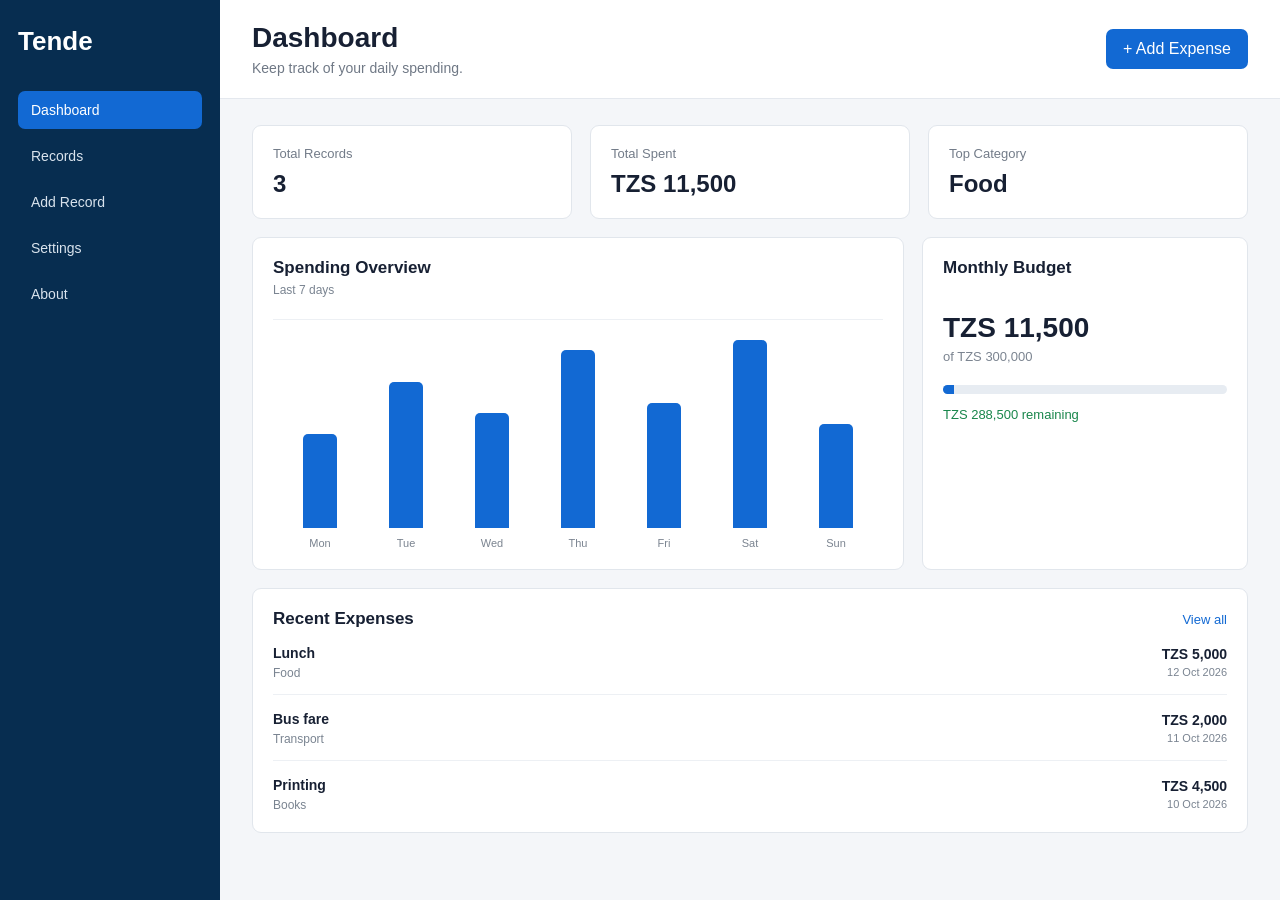
==== index.html @ 40958819 "Move project files to repository root" ====
<!DOCTYPE html>
<html lang="en">

<head>
    <meta charset="UTF-8">
    <meta name="viewport" content="width=device-width, initial-scale=1.0">
    <title>Tende</title>
    <link rel="stylesheet" href="styles/style.css">
</head>

<body>

    <div class="app">

        <aside class="sidebar">
            <div class="brand">
                <h2>Tende</h2>
            </div>

            <nav class="sidebar-nav">
                <a href="#dashboard" class="active">Dashboard</a>
                <a href="#records">Records</a>
                <a href="#add-record">Add Record</a>
                <a href="#settings">Settings</a>
                <a href="#about">About</a>
            </nav>
        </aside>

        <div class="main-area">

            <header class="topbar">
                <div>
                    <h1>Dashboard</h1>
                    <p>Keep track of your daily spending.</p>
                </div>

                <button class="add-btn">+ Add Expense</button>
            </header>

            <main>

                <section id="dashboard">

                    <div class="summary-grid">

                        <article class="summary-card">
                            <p>Total Records</p>
                            <h2 id="total-records">12</h2>
                        </article>

                        <article class="summary-card">
                            <p>Total Spent</p>
                            <h2 id="total-spent">TZS 245,300</h2>
                        </article>

                        <article class="summary-card">
                            <p>Top Category</p>
                            <h2 id="top-category">Food</h2>
                        </article>

                    </div>

                    <div class="dashboard-row">

                        <section class="panel chart-panel">
                            <div class="panel-header">
                                <div>
                                    <h2>Spending Overview</h2>
                                    <p>Last 7 days</p>
                                </div>
                            </div>

                            <div class="chart-box">
                                <div class="bar-group">
                                    <div class="bar" style="height: 45%"></div>
                                    <span>Mon</span>
                                </div>

                                <div class="bar-group">
                                    <div class="bar" style="height: 70%"></div>
                                    <span>Tue</span>
                                </div>

                                <div class="bar-group">
                                    <div class="bar" style="height: 55%"></div>
                                    <span>Wed</span>
                                </div>

                                <div class="bar-group">
                                    <div class="bar" style="height: 85%"></div>
                                    <span>Thu</span>
                                </div>

                                <div class="bar-group">
                                    <div class="bar" style="height: 60%"></div>
                                    <span>Fri</span>
                                </div>

                                <div class="bar-group">
                                    <div class="bar" style="height: 90%"></div>
                                    <span>Sat</span>
                                </div>

                                <div class="bar-group">
                                    <div class="bar" style="height: 50%"></div>
                                    <span>Sun</span>
                                </div>
                            </div>
                        </section>

                        <section class="panel budget-panel">
                            <h2>Monthly Budget</h2>

                            <div class="budget-number" id="budget-spent">
                                TZS 245,300
                            </div>

                            <p class="budget-limit">
                                of TZS 300,000
                            </p>

                            <div class="budget-track">
                                <div class="budget-fill" id="budget-fill" style="width:82;"></div>
                            </div>

                            <p class="budget-status" id="budget-status">
                                TZS 54,700 remaining
                            </p>
                        </section>

                    </div>

                    <section class="panel recent-panel">

                        <div class="panel-header">
                            <h2>Recent Expenses</h2>
                            <a href="#records">View all</a>
                        </div>

                        <div class="recent-item">
                            <div>
                                <strong>Lunch</strong>
                                <p>Food</p>
                            </div>

                            <div class="recent-right">
                                <strong>TZS 5,000</strong>
                                <span>12 Oct 2026</span>
                            </div>
                        </div>

                        <div class="recent-item">
                            <div>
                                <strong>Bus fare</strong>
                                <p>Transport</p>
                            </div>

                            <div class="recent-right">
                                <strong>TZS 2,000</strong>
                                <span>11 Oct 2026</span>
                            </div>
                        </div>

                        <div class="recent-item">
                            <div>
                                <strong>Printing</strong>
                                <p>Books</p>
                            </div>

                            <div class="recent-right">
                                <strong>TZS 4,500</strong>
                                <span>10 Oct 2026</span>
                            </div>
                        </div>

                    </section>

                </section>


                <section id="records" class="page-screen">

                    <div class="section-heading">
                        <div>
                            <h1>Records</h1>
                            <p>View and manage your expenses.</p>
                        </div>

                        <button class="add-btn">+ Add Expense</button>
                    </div>

                    <section class="panel records-panel">

                        <div class="records-tools">
                            <input type="search" id="record-search" placeholder="Search expenses..."
                                aria-label="Search expenses">

                            <select id="category-filter" aria-label="Filter by category">
                                <option value="">All Categories</option>
                                <option>Food</option>
                                <option>Transport</option>
                                <option>Books</option>
                                <option>Entertainment</option>
                                <option>Fees</option>
                                <option>Other</option>
                            </select>

                            <select id="record-sort" aria-label="Sort expenses">
                                <option value="newest">Newest first</option>
                                <option value="oldest">Oldest first</option>
                                <option value="amount-high">Amount high to low</option>
                                <option value="amount-low">Amount low to high</option>
                            </select>
                        </div>

                        <div class="table-wrap">
                            <table>
                                <thead>
                                    <tr>
                                        <th>Date</th>
                                        <th>Description</th>
                                        <th>Category</th>
                                        <th>Amount</th>
                                        <th>Actions</th>
                                    </tr>
                                </thead>

                                <tbody id="records-body">
                                    <tr>
                                        <td>12 Oct 2026</td>
                                        <td>Lunch</td>
                                        <td>Food</td>
                                        <td>TZS 5,000</td>
                                        <td>
                                            <button class="action-btn">Edit</button>
                                            <button class="action-btn delete">Delete</button>
                                        </td>
                                    </tr>

                                    <tr>
                                        <td>11 Oct 2026</td>
                                        <td>Bus fare</td>
                                        <td>Transport</td>
                                        <td>TZS 2,000</td>
                                        <td>
                                            <button class="action-btn">Edit</button>
                                            <button class="action-btn delete">Delete</button>
                                        </td>
                                    </tr>

                                    <tr>
                                        <td>10 Oct 2026</td>
                                        <td>Printing</td>
                                        <td>Books</td>
                                        <td>TZS 4,500</td>
                                        <td>
                                            <button class="action-btn">Edit</button>
                                            <button class="action-btn delete">Delete</button>
                                        </td>
                                    </tr>
                                </tbody>
                            </table>
                        </div>

                    </section>

                </section>


                <section id="add-record" class="page-screen">

                    <div class="section-heading">
                        <div>
                            <h1>Add Record</h1>
                            <p>Add a new expense.</p>
                        </div>
                    </div>

                    <section class="panel form-panel">

                        <form id="expense-form">

                            <div class="form-group">
                                <label for="description">Description</label>
                                <input type="text" id="description" name="description" placeholder="Lunch at cafeteria">
                                <small class="error-message" id="description-error"></small>
                            </div>

                            <div class="form-group">
                                <label for="amount">Amount</label>
                                <input type="number" id="amount" name="amount" placeholder="5000">
                                <small class="error-message" id="amount-error"></small>
                            </div>

                            <div class="form-group">
                                <label for="category">Category</label>
                                <select id="category" name="category">
                                    <option value="">Choose category</option>
                                    <option>Food</option>
                                    <option>Transport</option>
                                    <option>Books</option>
                                    <option>Entertainment</option>
                                    <option>Fees</option>
                                    <option>Other</option>
                                </select>
                                <small class="error-message" id="category-error"></small>
                            </div>

                            <div class="form-group">
                                <label for="date">Date</label>
                                <input type="date" id="date" name="date">
                                <small class="error-message" id="date-error"></small>
                            </div>

                            <div class="form-actions">
                                <button type="submit" class="add-btn">
                                    Save Expense
                                </button>

                                <button type="reset" class="cancel-btn">
                                    Cancel
                                </button>
                            </div>

                            <p id="form-status" class="form-status" aria-live="polite"></p>

                        </form>

                    </section>

                </section>


                <section id="settings" class="page-screen">

                    <div class="section-heading">
                        <div>
                            <h1>Settings</h1>
                            <p>Manage your preferences and saved data.</p>
                        </div>
                    </div>

                    <div class="settings-grid">

                        <section class="panel">
                            <h2>Currency</h2>

                            <div class="form-group">
                                <label for="currency">Base currency</label>
                                <select id="currency">
                                    <option value="TZS">TZS</option>
                                    <option value="USD">USD</option>
                                    <option value="RWF">RWF</option>
                                </select>
                            </div>

                            <div class="form-group">
                                <label for="usd-rate">USD rate</label>
                                <input type="number" id="usd-rate" value="2600">
                            </div>

                            <div class="form-group">
                                <label for="rwf-rate">RWF rate</label>
                                <input type="number" id="rwf-rate" value="0.70" step="0.01">
                            </div>

                            <button class="add-btn">Save Settings</button>
                        </section>

                        <section class="panel">
                            <h2>Data</h2>

                            <p class="settings-text">
                                Export your records or import saved data.
                            </p>

                            <div class="settings-actions">
                                <button class="cancel-btn" id="export-data">Export JSON</button>
                                <button class="cancel-btn" id="import-data">Import JSON</button>
                                <button class="danger-btn" id="clear-data">Clear Data</button>

                                <input type="file" id="import-file" accept=".json" hidden>
                            </div>
                        </section>

                    </div>

                </section>


                <section id="about" class="page-screen">

                    <div class="section-heading">
                        <div>
                            <h1>About Tende</h1>
                            <p>A simple student finance tracker.</p>
                        </div>
                    </div>

                    <section class="panel about-panel">

                        <h2>What is Tende?</h2>

                        <p>
                            Tende is a simple finance tracker made for students.
                            It helps a student record expenses and understand
                            where most of their money is going.
                        </p>

                        <p>
                            I built it around common student expenses such as
                            food, transport, books, entertainment and fees.
                        </p>

                        <div class="about-details">
                            <p><strong>Built by:</strong> Fanuel Kangira</p>
                            <p><strong>GitHub:</strong> fkangira</p>
                            <p><strong>Project:</strong> Web Development Assignment</p>
                        </div>

                    </section>

                </section>

            </main>

        </div>

    </div>

</body>
<script src="scripts/validators.js"></script>
<script src="scripts/state.js"></script>
<script src="scripts/search.js"></script>
<script src="scripts/ui.js"></script>
<script src="scripts/storage.js"></script>
<script src="scripts/app.js"></script>

</html>
---- styles/style.css ----
* {
    box-sizing: border-box;
}

body {
    margin: 0;
    font-family: Arial, sans-serif;
    background: #f4f6f9;
    color: #172033;
}

button,
input,
select {
    font: inherit;
}

.app {
    display: flex;
    min-height: 100vh;
}

/* sidebar */

.sidebar {
    width: 220px;
    min-height: 100vh;
    background: #072d50;
    color: white;
    padding: 26px 18px;
}

.brand h2 {
    margin: 0 0 34px;
    font-size: 26px;
}

.sidebar-nav {
    display: flex;
    flex-direction: column;
    gap: 8px;
}

.sidebar-nav a {
    color: #d9e3ed;
    text-decoration: none;
    padding: 11px 13px;
    border-radius: 7px;
    font-size: 14px;
}

.sidebar-nav a:hover,
.sidebar-nav a:focus,
.sidebar-nav a.active {
    background: #1269d3;
    color: white;
}

/* main area */

.main-area {
    flex: 1;
    min-width: 0;
}

.topbar {
    min-height: 92px;
    background: white;
    border-bottom: 1px solid #e4e8ee;
    padding: 22px 32px;
    display: flex;
    align-items: center;
    justify-content: space-between;
    gap: 20px;
}

.topbar h1 {
    margin: 0;
    font-size: 28px;
}

.topbar p {
    margin: 6px 0 0;
    color: #6f7885;
    font-size: 14px;
}

.add-btn {
    border: 0;
    background: #1269d3;
    color: white;
    padding: 11px 17px;
    border-radius: 7px;
    cursor: pointer;
}

.add-btn:hover,
.add-btn:focus {
    background: #0e5bb8;
}

main {
    padding: 26px 32px 40px;
}

/* summary cards */

.summary-grid {
    display: grid;
    grid-template-columns: repeat(3, 1fr);
    gap: 18px;
    margin-bottom: 18px;
}

.summary-card,
.panel {
    background: white;
    border: 1px solid #e1e6ec;
    border-radius: 9px;
}

.summary-card {
    padding: 20px;
}

.summary-card p {
    margin: 0 0 9px;
    color: #737c89;
    font-size: 13px;
}

.summary-card h2 {
    margin: 0;
    font-size: 24px;
}

/* middle section */

.dashboard-row {
    display: grid;
    grid-template-columns: 2fr 1fr;
    gap: 18px;
    margin-bottom: 18px;
}

.panel {
    padding: 20px;
}

.panel-header {
    display: flex;
    align-items: center;
    justify-content: space-between;
    gap: 15px;
}

.panel-header h2,
.budget-panel h2 {
    margin: 0;
    font-size: 17px;
}

.panel-header p {
    margin: 5px 0 0;
    color: #7a8491;
    font-size: 12px;
}

.panel-header a {
    color: #1269d3;
    text-decoration: none;
    font-size: 13px;
}

/* chart */

.chart-box {
    height: 230px;
    margin-top: 22px;
    display: flex;
    align-items: flex-end;
    justify-content: space-between;
    gap: 16px;
    padding: 20px 12px 0;
    border-top: 1px solid #edf0f4;
}

.bar-group {
    flex: 1;
    height: 100%;
    display: flex;
    flex-direction: column;
    justify-content: flex-end;
    align-items: center;
    gap: 9px;
}

.bar {
    width: 70%;
    max-width: 34px;
    background: #1269d3;
    border-radius: 5px 5px 0 0;
}

.bar-group span {
    color: #7b8490;
    font-size: 11px;
}

/* budget */

.budget-panel {
    display: flex;
    flex-direction: column;
}

.budget-number {
    margin-top: 34px;
    font-size: 28px;
    font-weight: bold;
}

.budget-limit {
    margin: 5px 0 21px;
    color: #7b8490;
    font-size: 13px;
}

.budget-track {
    width: 100%;
    height: 9px;
    background: #e7ecf2;
    border-radius: 20px;
    overflow: hidden;
}

.budget-fill {
    width: 82%;
    height: 100%;
    background: #1269d3;
}

.budget-status {
    margin: 13px 0 0;
    color: #18864b;
    font-size: 13px;
}

/* recent expenses */

.recent-panel {
    padding-bottom: 5px;
}

.recent-item {
    min-height: 66px;
    padding: 14px 0;
    border-bottom: 1px solid #edf0f4;
    display: flex;
    justify-content: space-between;
    align-items: center;
    gap: 16px;
}

.recent-item:last-child {
    border-bottom: 0;
}

.recent-item strong {
    font-size: 14px;
}

.recent-item p {
    margin: 4px 0 0;
    color: #7a8491;
    font-size: 12px;
}

.recent-right {
    text-align: right;
    display: flex;
    flex-direction: column;
    gap: 4px;
}

.recent-right span {
    color: #7a8491;
    font-size: 11px;
}

/* focus */

a:focus-visible,
button:focus-visible {
    outline: 3px solid #8fc3ff;
    outline-offset: 2px;
}

/* tablet */

@media (max-width: 900px) {
    .summary-grid {
        grid-template-columns: 1fr 1fr;
    }

    .dashboard-row {
        grid-template-columns: 1fr;
    }
}

/* mobile */

@media (max-width: 700px) {
    .app {
        display: block;
    }

    .sidebar {
        width: 100%;
        min-height: auto;
        padding: 16px;
    }

    .brand h2 {
        margin-bottom: 14px;
    }

    .sidebar-nav {
        flex-direction: row;
        overflow-x: auto;
    }

    .sidebar-nav a {
        white-space: nowrap;
    }

    .topbar {
        padding: 18px;
    }

    main {
        padding: 18px;
    }

    .summary-grid {
        grid-template-columns: 1fr;
    }
}

@media (max-width: 500px) {
    .topbar {
        align-items: flex-start;
        flex-direction: column;
    }

    .add-btn {
        width: 100%;
    }

    .chart-box {
        gap: 8px;
        padding-left: 2px;
        padding-right: 2px;
    }

    .recent-item {
        align-items: flex-start;
    }
}

/* records screen */

.page-screen {
    margin-top: 34px;
}

.section-heading {
    display: flex;
    align-items: center;
    justify-content: space-between;
    gap: 20px;
    margin-bottom: 18px;
}

.section-heading h1 {
    margin: 0;
    font-size: 26px;
}

.section-heading p {
    margin: 6px 0 0;
    color: #6f7885;
    font-size: 14px;
}

.records-panel {
    padding: 0;
    overflow: hidden;
}

.records-tools {
    display: flex;
    gap: 12px;
    padding: 18px;
    border-bottom: 1px solid #edf0f4;
}

.records-tools input,
.records-tools select {
    border: 1px solid #d8dee7;
    background: white;
    color: #172033;
    padding: 10px 12px;
    border-radius: 7px;
}

.records-tools input {
    flex: 1;
    min-width: 220px;
}

.table-wrap {
    overflow-x: auto;
}

table {
    width: 100%;
    border-collapse: collapse;
}

th,
td {
    text-align: left;
    padding: 15px 18px;
    border-bottom: 1px solid #edf0f4;
}

th {
    background: #f8fafc;
    color: #697382;
    font-size: 12px;
}

td {
    font-size: 14px;
}

.action-btn {
    border: 0;
    background: transparent;
    color: #1269d3;
    cursor: pointer;
    padding: 4px 6px;
}

.action-btn.delete {
    color: #c23d32;
}

@media (max-width: 700px) {
    .section-heading {
        align-items: flex-start;
        flex-direction: column;
    }

    .section-heading .add-btn {
        width: 100%;
    }

    .records-tools {
        flex-direction: column;
    }

    .records-tools input,
    .records-tools select {
        width: 100%;
        min-width: 0;
    }
}

/* add record screen */

.form-panel {
    max-width: 720px;
}

.form-group {
    display: flex;
    flex-direction: column;
    gap: 7px;
    margin-bottom: 18px;
}

.form-group label {
    font-size: 13px;
    font-weight: 600;
}

.form-group input,
.form-group select {
    width: 100%;
    padding: 11px 12px;
    border: 1px solid #d8dee7;
    border-radius: 7px;
    background: white;
    color: #172033;
}

.form-group input:focus,
.form-group select:focus {
    outline: 3px solid #cfe3ff;
    border-color: #1269d3;
}

.form-actions {
    display: flex;
    gap: 10px;
    margin-top: 6px;
}

.cancel-btn {
    border: 1px solid #d2d8e0;
    background: white;
    color: #172033;
    padding: 11px 17px;
    border-radius: 7px;
    cursor: pointer;
}

.cancel-btn:hover,
.cancel-btn:focus {
    background: #f4f6f9;
}

@media (max-width: 500px) {
    .form-actions {
        flex-direction: column;
    }

    .form-actions button {
        width: 100%;
    }
}

/* settings screen */

.settings-grid {
    display: grid;
    grid-template-columns: 1fr 1fr;
    gap: 18px;
}

.settings-grid h2 {
    margin-top: 0;
    margin-bottom: 20px;
    font-size: 17px;
}

.settings-text {
    margin-top: 0;
    margin-bottom: 18px;
    color: #6f7885;
    font-size: 14px;
    line-height: 1.5;
}

.settings-actions {
    display: flex;
    flex-direction: column;
    gap: 10px;
}

.danger-btn {
    border: 1px solid #e4b8b4;
    background: white;
    color: #c23d32;
    padding: 11px 17px;
    border-radius: 7px;
    cursor: pointer;
}

.danger-btn:hover,
.danger-btn:focus {
    background: #fff4f3;
}

@media (max-width: 700px) {
    .settings-grid {
        grid-template-columns: 1fr;
    }
}

/* about screen */

.about-panel {
    max-width: 760px;
}

.about-panel h2 {
    margin-top: 0;
    font-size: 18px;
}

.about-panel p {
    color: #5f6875;
    line-height: 1.6;
}

.about-details {
    margin-top: 24px;
    padding-top: 18px;
    border-top: 1px solid #edf0f4;
}

.about-details p {
    margin: 8px 0;
}

/* page switching */

.page-screen {
    display: none;
}

.page-screen.active-screen {
    display: block;
}

/* form errors */

.error-message {
    min-height: 16px;
    color: #c23d32;
    font-size: 12px;
}

.input-error {
    border-color: #c23d32 !important;
}

.form-status {
    min-height: 18px;
    margin: 14px 0 0;
    color: #18864b;
    font-size: 13px;
}
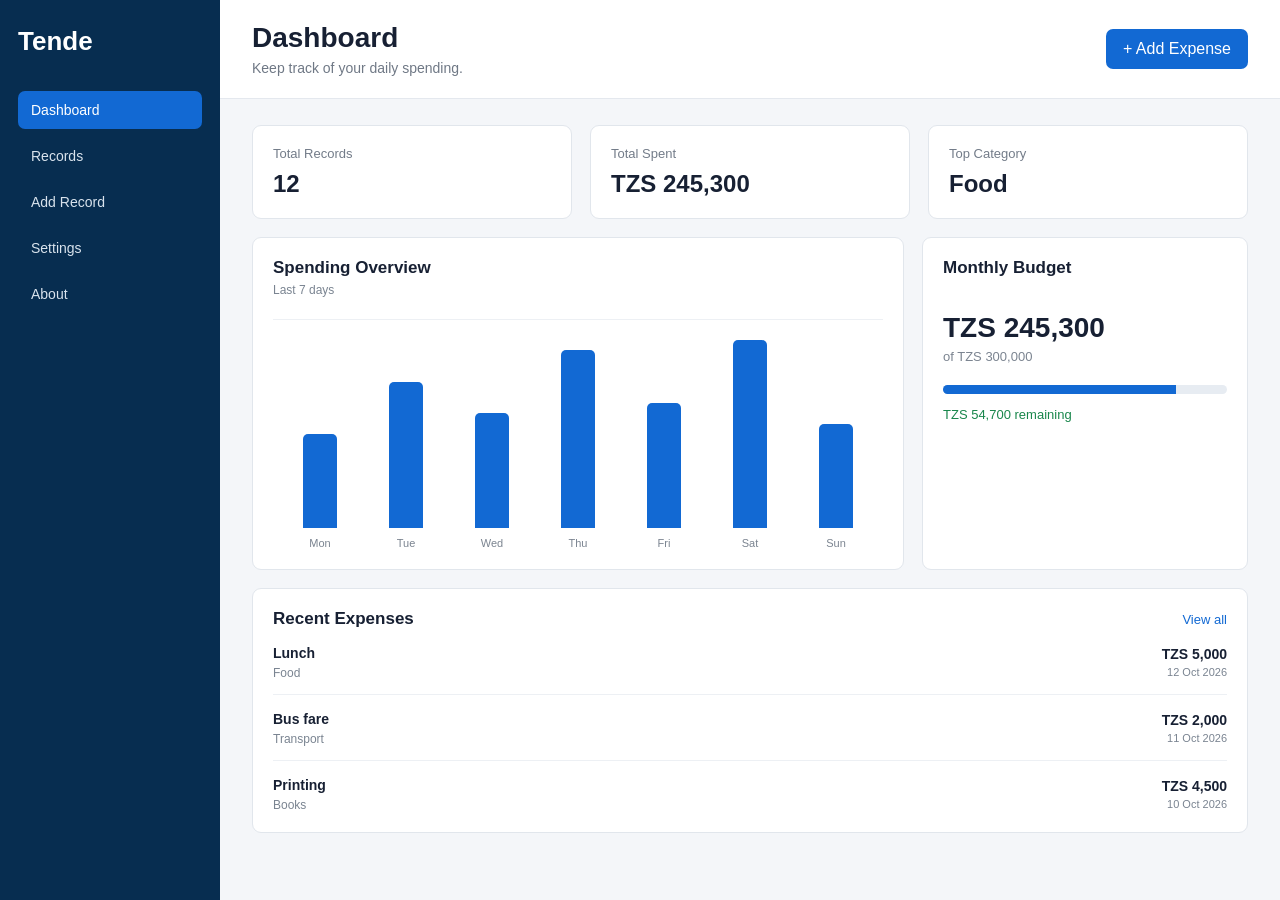
==== commit 37dda58b: "Fix edit button" ====
--- a/index.html
+++ b/index.html
@@ -243,8 +243,8 @@
                                         <td>Transport</td>
                                         <td>TZS 2,000</td>
                                         <td>
-                                            <button class="action-btn">Edit</button>
-                                            <button class="action-btn delete">Delete</button>
+                                            <button class="action-btn edit-btn" data-id="${record.id}">Edit</button>
+                                            <button class="action-btn edit-btn" data-id="${record.id}">Edit</button>
                                         </td>
                                     </tr>
 
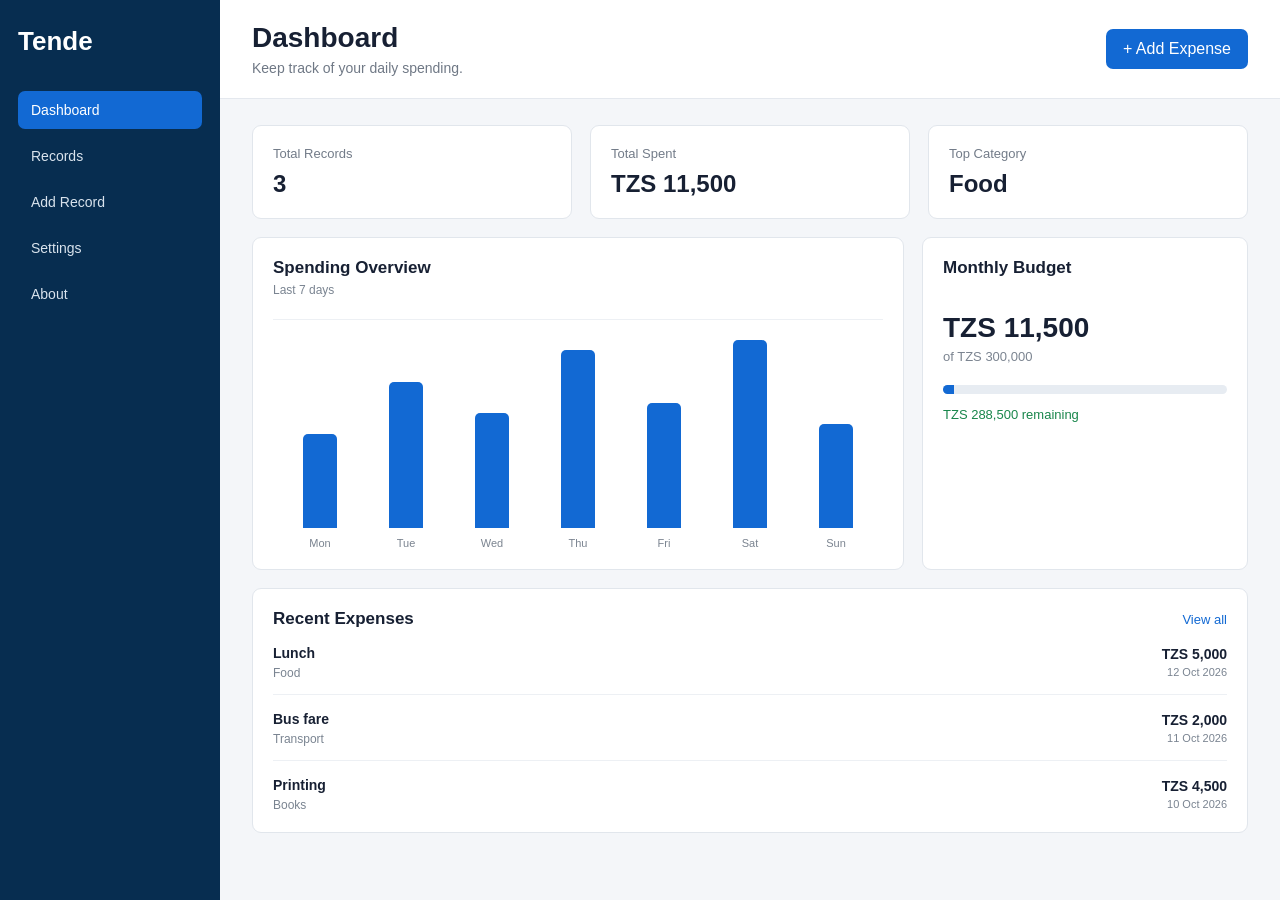
==== commit 16ff0419: "Fix record edit buttons" ====
--- a/index.html
+++ b/index.html
@@ -225,40 +225,7 @@
                                     </tr>
                                 </thead>
 
-                                <tbody id="records-body">
-                                    <tr>
-                                        <td>12 Oct 2026</td>
-                                        <td>Lunch</td>
-                                        <td>Food</td>
-                                        <td>TZS 5,000</td>
-                                        <td>
-                                            <button class="action-btn">Edit</button>
-                                            <button class="action-btn delete">Delete</button>
-                                        </td>
-                                    </tr>
-
-                                    <tr>
-                                        <td>11 Oct 2026</td>
-                                        <td>Bus fare</td>
-                                        <td>Transport</td>
-                                        <td>TZS 2,000</td>
-                                        <td>
-                                            <button class="action-btn edit-btn" data-id="${record.id}">Edit</button>
-                                            <button class="action-btn edit-btn" data-id="${record.id}">Edit</button>
-                                        </td>
-                                    </tr>
-
-                                    <tr>
-                                        <td>10 Oct 2026</td>
-                                        <td>Printing</td>
-                                        <td>Books</td>
-                                        <td>TZS 4,500</td>
-                                        <td>
-                                            <button class="action-btn">Edit</button>
-                                            <button class="action-btn delete">Delete</button>
-                                        </td>
-                                    </tr>
-                                </tbody>
+                                <tbody id="records-body"></tbody>
                             </table>
                         </div>
 
